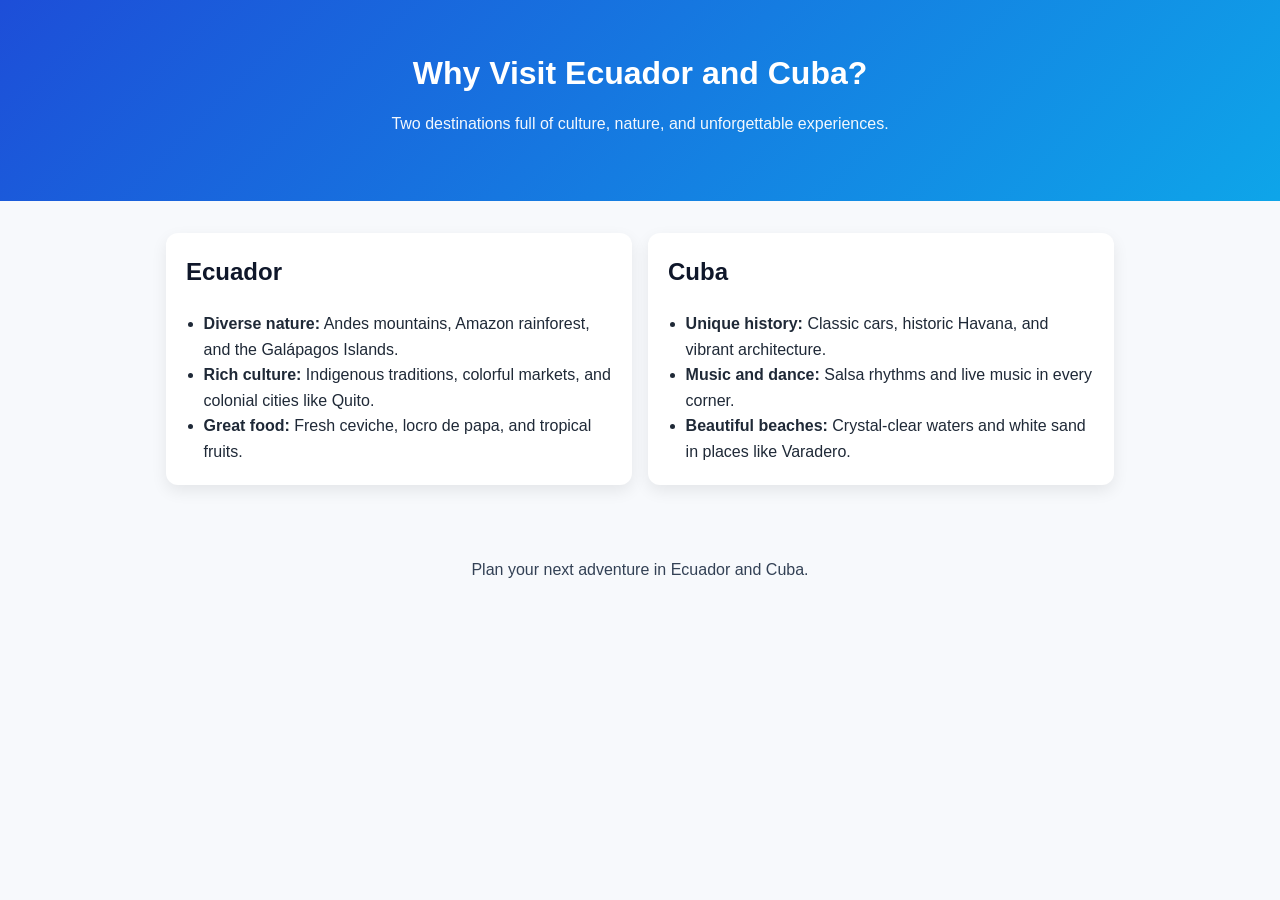
==== homepage/index.html @ 56d41ffe "homepage Draft" ====
<!DOCTYPE html>
<html lang="en">
<head>
	<meta charset="UTF-8">
	<meta name="viewport" content="width=device-width, initial-scale=1.0">
	<title>Visit Ecuador & Cuba</title>
	<link rel="stylesheet" href="index.css">
</head>
<body>
	<header class="hero">
		<h1>Why Visit Ecuador and Cuba?</h1>
		<p>Two destinations full of culture, nature, and unforgettable experiences.</p>
	</header>

	<main class="container">
		<section class="card">
			<h2>Ecuador</h2>
			<ul>
				<li><strong>Diverse nature:</strong> Andes mountains, Amazon rainforest, and the Galápagos Islands.</li>
				<li><strong>Rich culture:</strong> Indigenous traditions, colorful markets, and colonial cities like Quito.</li>
				<li><strong>Great food:</strong> Fresh ceviche, locro de papa, and tropical fruits.</li>
			</ul>
		</section>

		<section class="card">
			<h2>Cuba</h2>
			<ul>
				<li><strong>Unique history:</strong> Classic cars, historic Havana, and vibrant architecture.</li>
				<li><strong>Music and dance:</strong> Salsa rhythms and live music in every corner.</li>
				<li><strong>Beautiful beaches:</strong> Crystal-clear waters and white sand in places like Varadero.</li>
			</ul>
		</section>
	</main>

	<footer>
		<p>Plan your next adventure in Ecuador and Cuba.</p>
	</footer>
</body>
</html>
---- homepage/index.css ----
:root {
	color-scheme: light;
}

* {
	box-sizing: border-box;
}

body {
	margin: 0;
	font-family: Arial, sans-serif;
	background: #f7f9fc;
	color: #1f2937;
	line-height: 1.6;
}

.hero {
	background: linear-gradient(135deg, #1d4ed8, #0ea5e9);
	color: #ffffff;
	text-align: center;
	padding: 3rem 1rem;
}

.hero h1 {
	margin: 0;
	font-size: 2rem;
}

.hero p {
	margin-top: 0.75rem;
	opacity: 0.95;
}

.container {
	max-width: 980px;
	margin: 2rem auto;
	padding: 0 1rem;
	display: grid;
	gap: 1rem;
	grid-template-columns: repeat(auto-fit, minmax(260px, 1fr));
}

.card {
	background: #ffffff;
	border-radius: 12px;
	padding: 1.25rem;
	box-shadow: 0 6px 16px rgba(0, 0, 0, 0.08);
}

.card h2 {
	margin-top: 0;
	color: #0f172a;
}

.card ul {
	margin: 0;
	padding-left: 1.1rem;
}

footer {
	text-align: center;
	padding: 1.5rem 1rem 2rem;
	color: #334155;
}
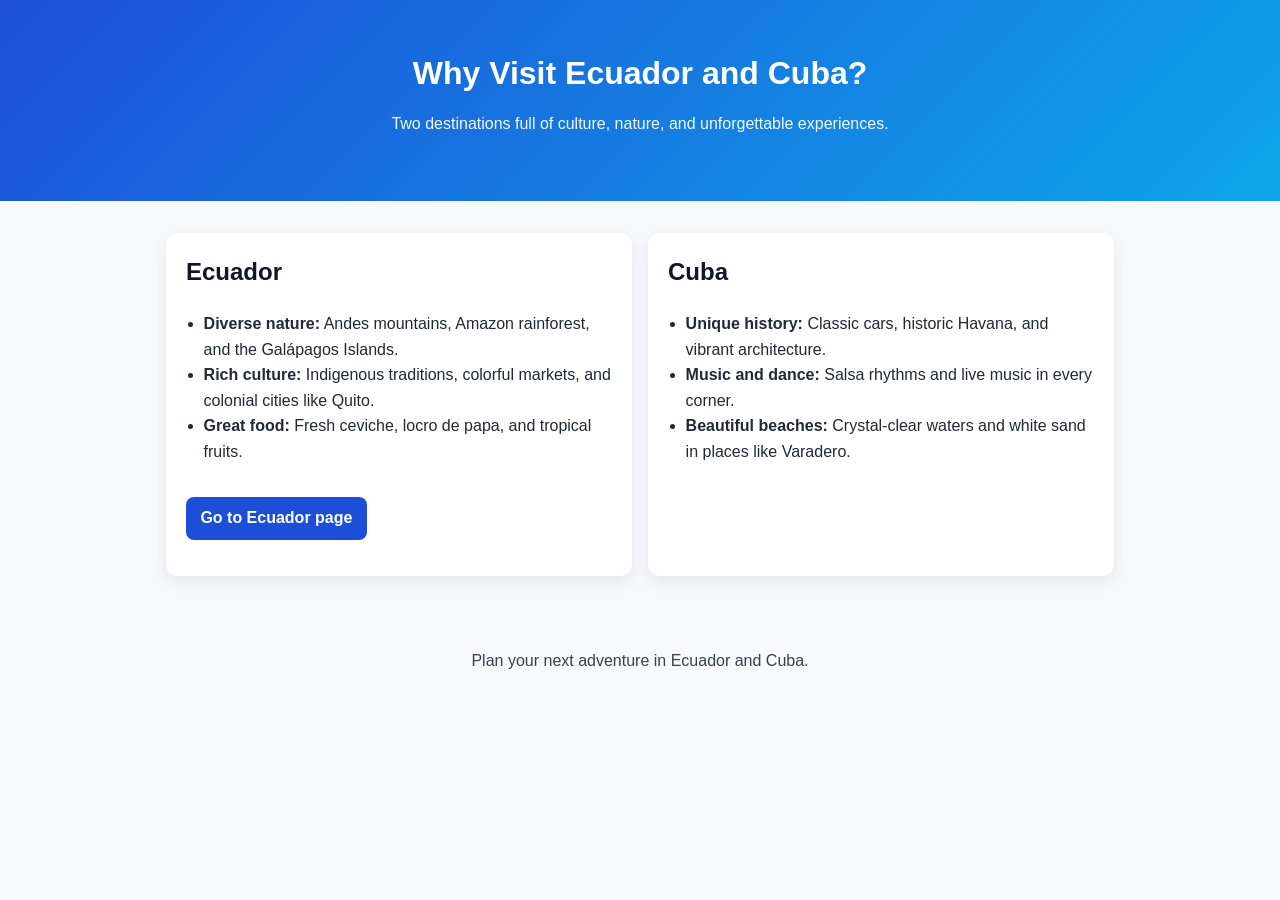
==== commit 8ee87393: "Ecuador" ====
--- a/homepage/index.html
+++ b/homepage/index.html
@@ -1,39 +1,45 @@
 <!DOCTYPE html>
 <html lang="en">
+
 <head>
-	<meta charset="UTF-8">
-	<meta name="viewport" content="width=device-width, initial-scale=1.0">
-	<title>Visit Ecuador & Cuba</title>
-	<link rel="stylesheet" href="index.css">
+    <meta charset="UTF-8">
+    <meta name="viewport" content="width=device-width, initial-scale=1.0">
+    <title>Visit Ecuador & Cuba</title>
+    <link rel="stylesheet" href="index.css">
 </head>
+
 <body>
-	<header class="hero">
-		<h1>Why Visit Ecuador and Cuba?</h1>
-		<p>Two destinations full of culture, nature, and unforgettable experiences.</p>
-	</header>
+    <header class="hero">
+        <h1>Why Visit Ecuador and Cuba?</h1>
+        <p>Two destinations full of culture, nature, and unforgettable experiences.</p>
+    </header>
 
-	<main class="container">
-		<section class="card">
-			<h2>Ecuador</h2>
-			<ul>
-				<li><strong>Diverse nature:</strong> Andes mountains, Amazon rainforest, and the Galápagos Islands.</li>
-				<li><strong>Rich culture:</strong> Indigenous traditions, colorful markets, and colonial cities like Quito.</li>
-				<li><strong>Great food:</strong> Fresh ceviche, locro de papa, and tropical fruits.</li>
-			</ul>
-		</section>
+    <main class="container">
+        <section class="card">
+            <h2>Ecuador</h2>
+            <ul>
+                <li><strong>Diverse nature:</strong> Andes mountains, Amazon rainforest, and the Galápagos Islands.</li>
+                <li><strong>Rich culture:</strong> Indigenous traditions, colorful markets, and colonial cities like
+                    Quito.</li>
+                <li><strong>Great food:</strong> Fresh ceviche, locro de papa, and tropical fruits.</li>
+            </ul>
+            <p><a class="page-link" href="../Ecuador/ecuador.html">Go to Ecuador page</a></p>
+        </section>
 
-		<section class="card">
-			<h2>Cuba</h2>
-			<ul>
-				<li><strong>Unique history:</strong> Classic cars, historic Havana, and vibrant architecture.</li>
-				<li><strong>Music and dance:</strong> Salsa rhythms and live music in every corner.</li>
-				<li><strong>Beautiful beaches:</strong> Crystal-clear waters and white sand in places like Varadero.</li>
-			</ul>
-		</section>
-	</main>
+        <section class="card">
+            <h2>Cuba</h2>
+            <ul>
+                <li><strong>Unique history:</strong> Classic cars, historic Havana, and vibrant architecture.</li>
+                <li><strong>Music and dance:</strong> Salsa rhythms and live music in every corner.</li>
+                <li><strong>Beautiful beaches:</strong> Crystal-clear waters and white sand in places like Varadero.
+                </li>
+            </ul>
+        </section>
+    </main>
 
-	<footer>
-		<p>Plan your next adventure in Ecuador and Cuba.</p>
-	</footer>
+    <footer>
+        <p>Plan your next adventure in Ecuador and Cuba.</p>
+    </footer>
 </body>
-</html>
+
+</html>
--- a/homepage/index.css
+++ b/homepage/index.css
@@ -45,6 +45,12 @@
 	border-radius: 12px;
 	padding: 1.25rem;
 	box-shadow: 0 6px 16px rgba(0, 0, 0, 0.08);
+	transition: transform 0.2s ease, box-shadow 0.2s ease;
+}
+
+.card:hover {
+	transform: translateY(-3px);
+	box-shadow: 0 10px 22px rgba(0, 0, 0, 0.12);
 }
 
 .card h2 {
@@ -57,6 +63,24 @@
 	padding-left: 1.1rem;
 }
 
+.page-link {
+	display: inline-block;
+	margin-top: 1rem;
+	padding: 0.55rem 0.9rem;
+	background: #1d4ed8;
+	color: #ffffff;
+	text-decoration: none;
+	border-radius: 8px;
+	font-weight: 600;
+	transition: background-color 0.2s ease, transform 0.2s ease, box-shadow 0.2s ease;
+}
+
+.page-link:hover {
+	background: #1e40af;
+	transform: translateY(-2px);
+	box-shadow: 0 8px 14px rgba(30, 64, 175, 0.3);
+}
+
 footer {
 	text-align: center;
 	padding: 1.5rem 1rem 2rem;
